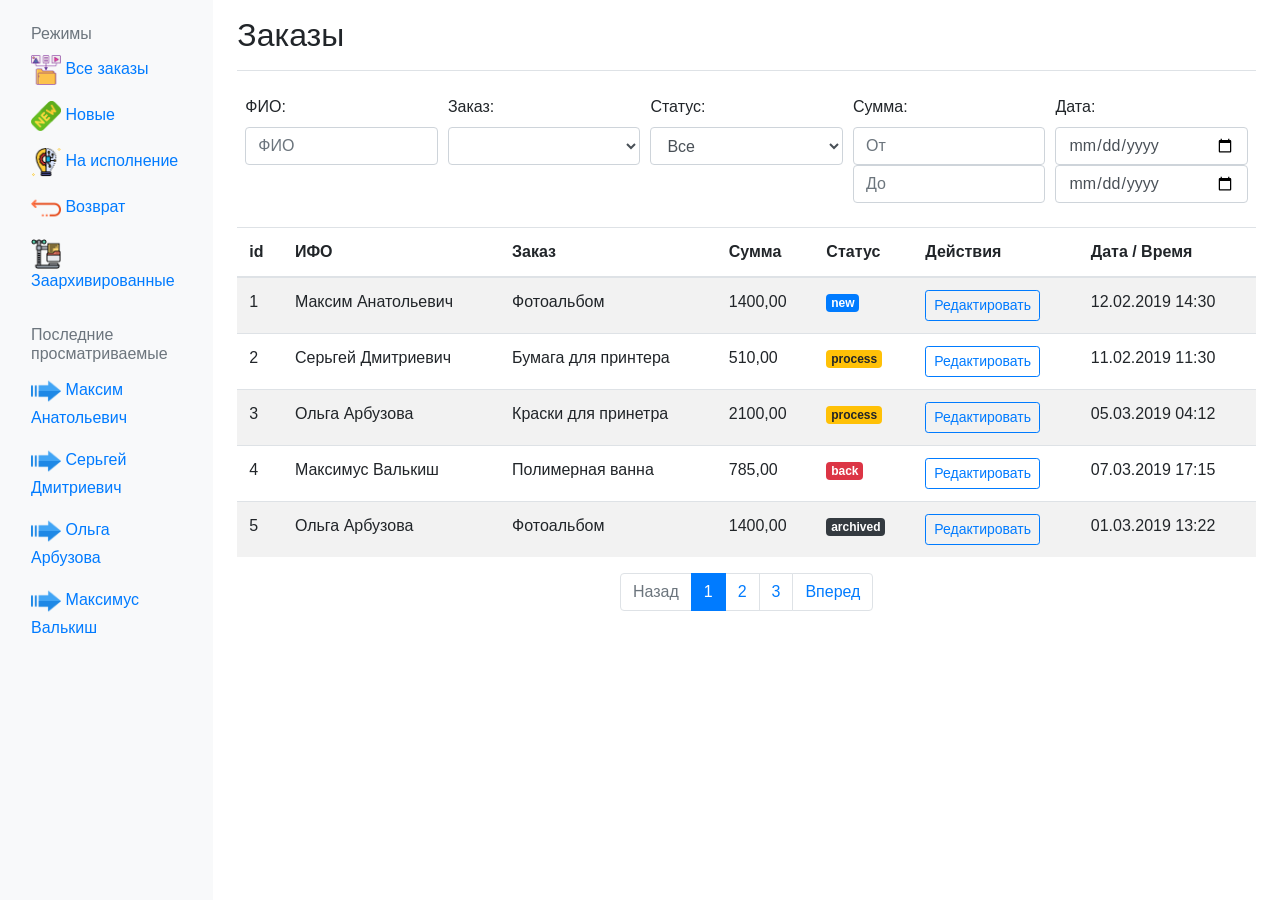
==== index.html @ 0f307b04 "first commit" ====
<!DOCTYPE html>
<html lang="en">

<head>
	<meta charset="UTF-8">
	<meta name="viewport" content="width=device-width, initial-scale=1.0">
	<title>СРМ</title>
	<link rel="stylesheet" href="https://stackpath.bootstrapcdn.com/bootstrap/4.4.1/css/bootstrap.min.css"
		integrity="sha384-Vkoo8x4CGsO3+Hhxv8T/Q5PaXtkKtu6ug5TOeNV6gBiFeWPGFN9MuhOf23Q9Ifjh" crossorigin="anonymous">
	<link rel="stylesheet" href="style.css">
</head>

<body>
	<div class="container-fluid">
		<div class="row">
			<nav class="col-md-2 d-none d-md-block bg-light sidebar" style="height: 100vh;">
				<div class="sidebar-sticky">
					<h6 class="sidebar-heading d-flex justify-content-between align-items-center px-3 mt-4 mb-1 text-muted ">Режимы</h6>

					<ul class="nav flex-column">
						<li class="nav-item">
							<a class="nav-link active" href="#">
								<img src="./assets/data-collection.png" alt="" style="width: 30px">
								Все заказы
							</a>
						</li>
						<li class="nav-item">
							<a class="nav-link" href="#">
								<img src="./assets/new.png" alt="" style="width: 30px">
								Новые
							</a>
						</li>
						<li class="nav-item">
							<a class="nav-link" href="#">
								<img src="./assets/innovation.png" alt="" style="width: 30px">
								На исполнение
							</a>
						</li>
						<li class="nav-item">
							<a class="nav-link" href="#">
								<img src="./assets/back.png" alt="" style="width: 30px">
								Возврат
							</a>
						</li>
						<li class="nav-item">
							<a class="nav-link" href="#">
								<img src="./assets/compressed.png" alt="" style="width: 30px">
								Заархивированные
							</a>
						</li>
					</ul>

					<h6
						class="sidebar-heading d-flex justify-content-between align-items-center px-3 mt-4 mb-1 text-muted">
						Последние просматриваемые</h6>
					<ul class="nav flex-column mb-2">
						<li class="nav-item">
							<a class="nav-link" href="#">
								<img src="./assets/arrow.png" alt="" style="width: 30px">
								Максим Анатольевич
							</a>
						</li>
						<li class="nav-item">
							<a class="nav-link" href="#">
								<img src="./assets/arrow.png" alt="" style="width: 30px">
								Серьгей Дмитриевич
							</a>
						</li>
						<li class="nav-item">
							<a class="nav-link" href="#">
								<img src="./assets/arrow.png" alt="" style="width: 30px">
								Ольга Арбузова
							</a>
						</li>
						<li class="nav-item">
							<a class="nav-link" href="#">
								<img src="./assets/arrow.png" alt="" style="width: 30px">
								Максимус Валькиш
							</a>
						</li>
					</ul>
				</div>
			</nav>

			<main role="main" class="col-md-9 ml-sm-auto col-lg-10 px-4 d-flex flex-column">
				<div class="d-flex justify-content-between flex-wrap flex-md-nowrap align-items-center pt-3 pb-2 mb-3 border-bottom">
					<h1 class="h2">Заказы</h1>
				</div>

				<div class="form-row p-2">
					<div class="form-group col">
						<label>ФИО:</label>
						<input class="form-control" type="text" placeholder="ФИО">
					</div>
					<div class="form-group col">
						<label>Заказ:</label>
						<select class="form-control">
							<option selected></option>
							<option></option>
						</select>
					</div>
					<div class="form-group col">
						<label>Статус:</label>
						<select class="form-control">
							<option selected>Все</option>
							<option>Новые</option>
							<option>На исполнение</option>
							<option>Возврат</option>
							<option>Заархивированные</option>
						</select>
					</div>
					<div class="form-group col">
						<label>Сумма:</label>
						<input class="form-control" type="number" placeholder="От">
						<input class="form-control" type="number" placeholder="До">
					</div>
					<div class="form-group col">
						<label>Дата:</label>
						<input class="form-control" type="date">
						<input class="form-control" type="date">
					</div>
				</div>

				<div class="table-responsive">
					<table class="table table-striped">
						<thead>
							<tr>
								<th>id</th>
								<th>ИФО</th>
								<th>Заказ</th>
								<th>Сумма</th>
								<th>Статус</th>
								<th>Действия</th>
								<th>Дата / Время</th>
							</tr>
						</thead>
						<tbody>
							<tr>
								<td>1</td>
								<td>Максим Анатольевич</td>
								<td>Фотоальбом</td>
								<td>1400,00</td>
								<td><div class="badge badge-primary">new</div></td>
								<td>
									<button class="btn btn-outline-primary btn-sm">Редактировать</button>
								</td>
								<td>12.02.2019 14:30</td>
							</tr>
							<tr>
								<td>2</td>
								<td>Серьгей Дмитриевич</td>
								<td>Бумага для принтера</td>
								<td>510,00</td>
								<td><div class="badge badge-warning">process</div></td>
								<td>
									<button class="btn btn-outline-primary btn-sm">Редактировать</button>
								</td>
								<td>11.02.2019 11:30</td>
							</tr>
							<tr>
								<td>3</td>
								<td>Ольга Арбузова</td>
								<td>Краски для принетра</td>
								<td>2100,00</td>
								<td><div class="badge badge-warning">process</div></td>
								<td>
									<button class="btn btn-outline-primary btn-sm">Редактировать</button>
								</td>
								<td>05.03.2019 04:12</td>
							</tr>
							<tr>
								<td>4</td>
								<td>Максимус Валькиш</td>
								<td>Полимерная ванна</td>
								<td>785,00</td>
								<td><div class="badge badge-danger">back</div></td>
								<td>
									<button class="btn btn-outline-primary btn-sm">Редактировать</button>
								</td>
								<td>07.03.2019 17:15</td>
							</tr>
							<tr>
								<td>5</td>
								<td>Ольга Арбузова</td>
								<td>Фотоальбом</td>
								<td>1400,00</td>
								<td><div class="badge badge-dark">archived</div></td>
								<td>
									<button class="btn btn-outline-primary btn-sm">Редактировать</button>
								</td>
								<td>01.03.2019 13:22</td>
							</tr>
						</tbody>
					</table>
				</div>
				<nav aria-label="Page navigation example">
					<ul class="pagination justify-content-center">
					  <li class="page-item disabled">
						<a class="page-link" href="#" tabindex="-1" aria-disabled="true">Назад</a>
					  </li>
					  <li class="page-item active"><a class="page-link" href="#">1</a></li>
					  <li class="page-item"><a class="page-link" href="#">2</a></li>
					  <li class="page-item"><a class="page-link" href="#">3</a></li>
					  <li class="page-item">
						<a class="page-link" href="#">Вперед</a>
					  </li>
					</ul>
				  </nav>
			</main>
		</div>
	</div>
	<script src="https://code.jquery.com/jquery-3.4.1.slim.min.js"
		integrity="sha384-J6qa4849blE2+poT4WnyKhv5vZF5SrPo0iEjwBvKU7imGFAV0wwj1yYfoRSJoZ+n" crossorigin="anonymous">
	</script>
	<script src="https://cdn.jsdelivr.net/npm/popper.js@1.16.0/dist/umd/popper.min.js"
		integrity="sha384-Q6E9RHvbIyZFJoft+2mJbHaEWldlvI9IOYy5n3zV9zzTtmI3UksdQRVvoxMfooAo" crossorigin="anonymous">
	</script>
	<script src="https://stackpath.bootstrapcdn.com/bootstrap/4.4.1/js/bootstrap.min.js"
		integrity="sha384-wfSDF2E50Y2D1uUdj0O3uMBJnjuUD4Ih7YwaYd1iqfktj0Uod8GCExl3Og8ifwB6" crossorigin="anonymous">
	</script>
</body>

</html>
---- style.css ----
body {
    margin: 0;
    padding: 0;
}
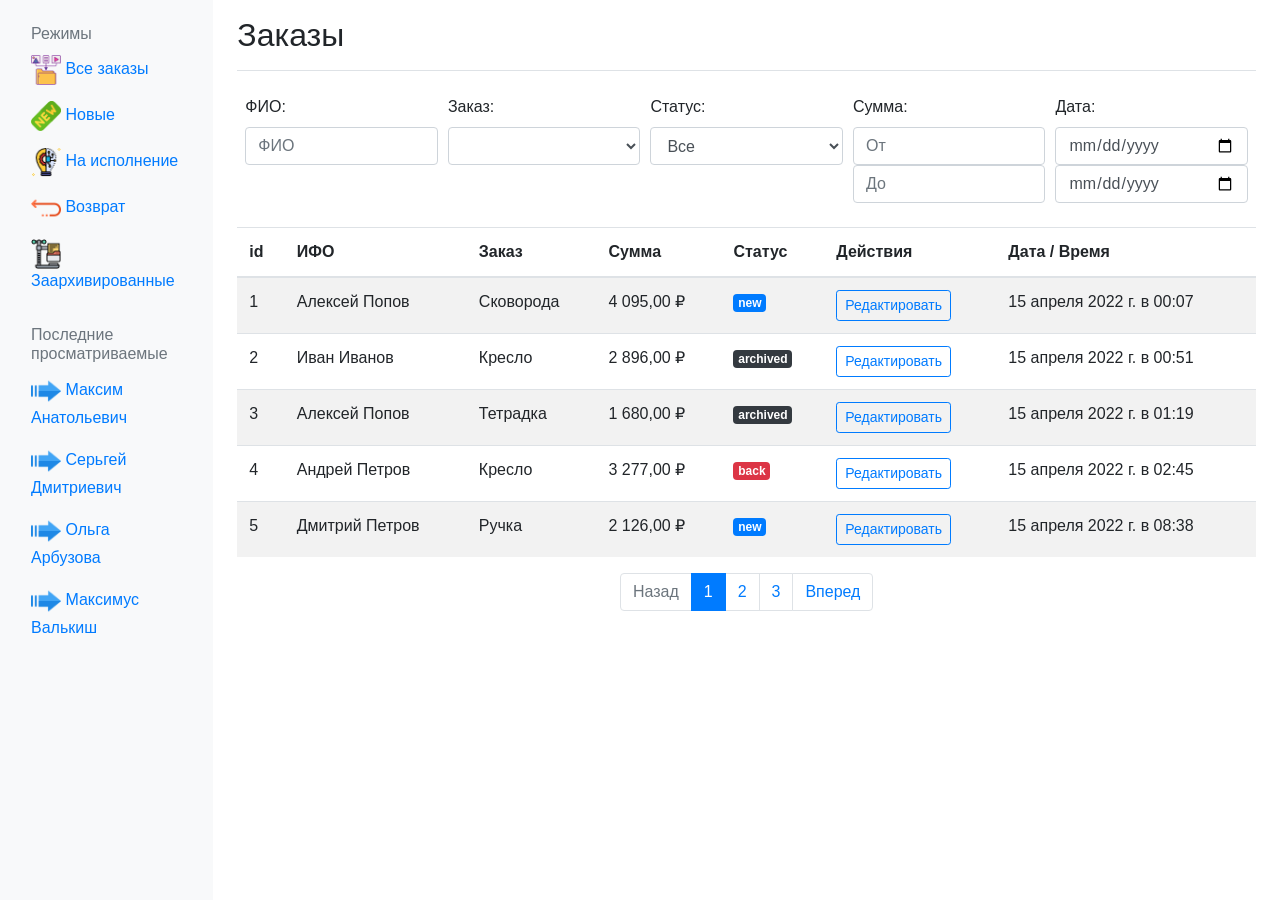
==== commit 5516442f: "Добавили класс OrdersTable, точку монтирования таблицы" ====
--- a/index.html
+++ b/index.html
@@ -1,223 +1,238 @@
 <!DOCTYPE html>
 <html lang="en">
-
-<head>
-	<meta charset="UTF-8">
-	<meta name="viewport" content="width=device-width, initial-scale=1.0">
-	<title>СРМ</title>
-	<link rel="stylesheet" href="https://stackpath.bootstrapcdn.com/bootstrap/4.4.1/css/bootstrap.min.css"
-		integrity="sha384-Vkoo8x4CGsO3+Hhxv8T/Q5PaXtkKtu6ug5TOeNV6gBiFeWPGFN9MuhOf23Q9Ifjh" crossorigin="anonymous">
-	<link rel="stylesheet" href="style.css">
-</head>
-
-<body>
-	<div class="container-fluid">
-		<div class="row">
-			<nav class="col-md-2 d-none d-md-block bg-light sidebar" style="height: 100vh;">
-				<div class="sidebar-sticky">
-					<h6 class="sidebar-heading d-flex justify-content-between align-items-center px-3 mt-4 mb-1 text-muted ">Режимы</h6>
-
-					<ul class="nav flex-column">
-						<li class="nav-item">
-							<a class="nav-link active" href="#">
-								<img src="./assets/data-collection.png" alt="" style="width: 30px">
-								Все заказы
-							</a>
-						</li>
-						<li class="nav-item">
-							<a class="nav-link" href="#">
-								<img src="./assets/new.png" alt="" style="width: 30px">
-								Новые
-							</a>
-						</li>
-						<li class="nav-item">
-							<a class="nav-link" href="#">
-								<img src="./assets/innovation.png" alt="" style="width: 30px">
-								На исполнение
-							</a>
-						</li>
-						<li class="nav-item">
-							<a class="nav-link" href="#">
-								<img src="./assets/back.png" alt="" style="width: 30px">
-								Возврат
-							</a>
-						</li>
-						<li class="nav-item">
-							<a class="nav-link" href="#">
-								<img src="./assets/compressed.png" alt="" style="width: 30px">
-								Заархивированные
-							</a>
-						</li>
-					</ul>
-
-					<h6
-						class="sidebar-heading d-flex justify-content-between align-items-center px-3 mt-4 mb-1 text-muted">
-						Последние просматриваемые</h6>
-					<ul class="nav flex-column mb-2">
-						<li class="nav-item">
-							<a class="nav-link" href="#">
-								<img src="./assets/arrow.png" alt="" style="width: 30px">
-								Максим Анатольевич
-							</a>
-						</li>
-						<li class="nav-item">
-							<a class="nav-link" href="#">
-								<img src="./assets/arrow.png" alt="" style="width: 30px">
-								Серьгей Дмитриевич
-							</a>
-						</li>
-						<li class="nav-item">
-							<a class="nav-link" href="#">
-								<img src="./assets/arrow.png" alt="" style="width: 30px">
-								Ольга Арбузова
-							</a>
-						</li>
-						<li class="nav-item">
-							<a class="nav-link" href="#">
-								<img src="./assets/arrow.png" alt="" style="width: 30px">
-								Максимус Валькиш
-							</a>
-						</li>
-					</ul>
-				</div>
-			</nav>
-
-			<main role="main" class="col-md-9 ml-sm-auto col-lg-10 px-4 d-flex flex-column">
-				<div class="d-flex justify-content-between flex-wrap flex-md-nowrap align-items-center pt-3 pb-2 mb-3 border-bottom">
-					<h1 class="h2">Заказы</h1>
-				</div>
-
-				<div class="form-row p-2">
-					<div class="form-group col">
-						<label>ФИО:</label>
-						<input class="form-control" type="text" placeholder="ФИО">
-					</div>
-					<div class="form-group col">
-						<label>Заказ:</label>
-						<select class="form-control">
-							<option selected></option>
-							<option></option>
-						</select>
-					</div>
-					<div class="form-group col">
-						<label>Статус:</label>
-						<select class="form-control">
-							<option selected>Все</option>
-							<option>Новые</option>
-							<option>На исполнение</option>
-							<option>Возврат</option>
-							<option>Заархивированные</option>
-						</select>
-					</div>
-					<div class="form-group col">
-						<label>Сумма:</label>
-						<input class="form-control" type="number" placeholder="От">
-						<input class="form-control" type="number" placeholder="До">
-					</div>
-					<div class="form-group col">
-						<label>Дата:</label>
-						<input class="form-control" type="date">
-						<input class="form-control" type="date">
-					</div>
-				</div>
-
-				<div class="table-responsive">
-					<table class="table table-striped">
-						<thead>
-							<tr>
-								<th>id</th>
-								<th>ИФО</th>
-								<th>Заказ</th>
-								<th>Сумма</th>
-								<th>Статус</th>
-								<th>Действия</th>
-								<th>Дата / Время</th>
-							</tr>
-						</thead>
-						<tbody>
-							<tr>
-								<td>1</td>
-								<td>Максим Анатольевич</td>
-								<td>Фотоальбом</td>
-								<td>1400,00</td>
-								<td><div class="badge badge-primary">new</div></td>
-								<td>
-									<button class="btn btn-outline-primary btn-sm">Редактировать</button>
-								</td>
-								<td>12.02.2019 14:30</td>
-							</tr>
-							<tr>
-								<td>2</td>
-								<td>Серьгей Дмитриевич</td>
-								<td>Бумага для принтера</td>
-								<td>510,00</td>
-								<td><div class="badge badge-warning">process</div></td>
-								<td>
-									<button class="btn btn-outline-primary btn-sm">Редактировать</button>
-								</td>
-								<td>11.02.2019 11:30</td>
-							</tr>
-							<tr>
-								<td>3</td>
-								<td>Ольга Арбузова</td>
-								<td>Краски для принетра</td>
-								<td>2100,00</td>
-								<td><div class="badge badge-warning">process</div></td>
-								<td>
-									<button class="btn btn-outline-primary btn-sm">Редактировать</button>
-								</td>
-								<td>05.03.2019 04:12</td>
-							</tr>
-							<tr>
-								<td>4</td>
-								<td>Максимус Валькиш</td>
-								<td>Полимерная ванна</td>
-								<td>785,00</td>
-								<td><div class="badge badge-danger">back</div></td>
-								<td>
-									<button class="btn btn-outline-primary btn-sm">Редактировать</button>
-								</td>
-								<td>07.03.2019 17:15</td>
-							</tr>
-							<tr>
-								<td>5</td>
-								<td>Ольга Арбузова</td>
-								<td>Фотоальбом</td>
-								<td>1400,00</td>
-								<td><div class="badge badge-dark">archived</div></td>
-								<td>
-									<button class="btn btn-outline-primary btn-sm">Редактировать</button>
-								</td>
-								<td>01.03.2019 13:22</td>
-							</tr>
-						</tbody>
-					</table>
-				</div>
-				<nav aria-label="Page navigation example">
-					<ul class="pagination justify-content-center">
-					  <li class="page-item disabled">
-						<a class="page-link" href="#" tabindex="-1" aria-disabled="true">Назад</a>
-					  </li>
-					  <li class="page-item active"><a class="page-link" href="#">1</a></li>
-					  <li class="page-item"><a class="page-link" href="#">2</a></li>
-					  <li class="page-item"><a class="page-link" href="#">3</a></li>
-					  <li class="page-item">
-						<a class="page-link" href="#">Вперед</a>
-					  </li>
-					</ul>
-				  </nav>
-			</main>
-		</div>
-	</div>
-	<script src="https://code.jquery.com/jquery-3.4.1.slim.min.js"
-		integrity="sha384-J6qa4849blE2+poT4WnyKhv5vZF5SrPo0iEjwBvKU7imGFAV0wwj1yYfoRSJoZ+n" crossorigin="anonymous">
-	</script>
-	<script src="https://cdn.jsdelivr.net/npm/popper.js@1.16.0/dist/umd/popper.min.js"
-		integrity="sha384-Q6E9RHvbIyZFJoft+2mJbHaEWldlvI9IOYy5n3zV9zzTtmI3UksdQRVvoxMfooAo" crossorigin="anonymous">
-	</script>
-	<script src="https://stackpath.bootstrapcdn.com/bootstrap/4.4.1/js/bootstrap.min.js"
-		integrity="sha384-wfSDF2E50Y2D1uUdj0O3uMBJnjuUD4Ih7YwaYd1iqfktj0Uod8GCExl3Og8ifwB6" crossorigin="anonymous">
-	</script>
-</body>
-
-</html>+  <head>
+    <meta charset="UTF-8" />
+    <meta name="viewport" content="width=device-width, initial-scale=1.0" />
+    <title>СРМ</title>
+    <link
+      rel="stylesheet"
+      href="https://stackpath.bootstrapcdn.com/bootstrap/4.4.1/css/bootstrap.min.css"
+      integrity="sha384-Vkoo8x4CGsO3+Hhxv8T/Q5PaXtkKtu6ug5TOeNV6gBiFeWPGFN9MuhOf23Q9Ifjh"
+      crossorigin="anonymous"
+    />
+    <link rel="stylesheet" href="style.css" />
+  </head>
+
+  <body>
+    <div class="container-fluid">
+      <div class="row">
+        <nav
+          class="col-md-2 d-none d-md-block bg-light sidebar"
+          style="height: 100vh"
+        >
+          <div class="sidebar-sticky">
+            <h6
+              class="sidebar-heading d-flex justify-content-between align-items-center px-3 mt-4 mb-1 text-muted"
+            >
+              Режимы
+            </h6>
+
+            <ul class="nav flex-column">
+              <li class="nav-item">
+                <a class="nav-link active" href="#">
+                  <img
+                    src="./assets/data-collection.png"
+                    alt=""
+                    style="width: 30px"
+                  />
+                  Все заказы
+                </a>
+              </li>
+              <li class="nav-item">
+                <a class="nav-link" href="#">
+                  <img src="./assets/new.png" alt="" style="width: 30px" />
+                  Новые
+                </a>
+              </li>
+              <li class="nav-item">
+                <a class="nav-link" href="#">
+                  <img
+                    src="./assets/innovation.png"
+                    alt=""
+                    style="width: 30px"
+                  />
+                  На исполнение
+                </a>
+              </li>
+              <li class="nav-item">
+                <a class="nav-link" href="#">
+                  <img src="./assets/back.png" alt="" style="width: 30px" />
+                  Возврат
+                </a>
+              </li>
+              <li class="nav-item">
+                <a class="nav-link" href="#">
+                  <img
+                    src="./assets/compressed.png"
+                    alt=""
+                    style="width: 30px"
+                  />
+                  Заархивированные
+                </a>
+              </li>
+            </ul>
+
+            <h6
+              class="sidebar-heading d-flex justify-content-between align-items-center px-3 mt-4 mb-1 text-muted"
+            >
+              Последние просматриваемые
+            </h6>
+            <ul class="nav flex-column mb-2">
+              <li class="nav-item">
+                <a class="nav-link" href="#">
+                  <img src="./assets/arrow.png" alt="" style="width: 30px" />
+                  Максим Анатольевич
+                </a>
+              </li>
+              <li class="nav-item">
+                <a class="nav-link" href="#">
+                  <img src="./assets/arrow.png" alt="" style="width: 30px" />
+                  Серьгей Дмитриевич
+                </a>
+              </li>
+              <li class="nav-item">
+                <a class="nav-link" href="#">
+                  <img src="./assets/arrow.png" alt="" style="width: 30px" />
+                  Ольга Арбузова
+                </a>
+              </li>
+              <li class="nav-item">
+                <a class="nav-link" href="#">
+                  <img src="./assets/arrow.png" alt="" style="width: 30px" />
+                  Максимус Валькиш
+                </a>
+              </li>
+            </ul>
+          </div>
+        </nav>
+
+        <main
+          role="main"
+          class="col-md-9 ml-sm-auto col-lg-10 px-4 d-flex flex-column"
+        >
+          <div
+            class="d-flex justify-content-between flex-wrap flex-md-nowrap align-items-center pt-3 pb-2 mb-3 border-bottom"
+          >
+            <h1 class="h2">Заказы</h1>
+          </div>
+
+          <div class="form-row p-2">
+            <div class="form-group col">
+              <label>ФИО:</label>
+              <input class="form-control" type="text" placeholder="ФИО" />
+            </div>
+            <div class="form-group col">
+              <label>Заказ:</label>
+              <select class="form-control">
+                <option selected></option>
+                <option></option>
+              </select>
+            </div>
+            <div class="form-group col">
+              <label>Статус:</label>
+              <select class="form-control">
+                <option selected>Все</option>
+                <option>Новые</option>
+                <option>На исполнение</option>
+                <option>Возврат</option>
+                <option>Заархивированные</option>
+              </select>
+            </div>
+            <div class="form-group col">
+              <label>Сумма:</label>
+              <input class="form-control" type="number" placeholder="От" />
+              <input class="form-control" type="number" placeholder="До" />
+            </div>
+            <div class="form-group col">
+              <label>Дата:</label>
+              <input class="form-control" type="date" />
+              <input class="form-control" type="date" />
+            </div>
+          </div>
+
+          <!-- точка монтирования таблицы на странице -->
+          <div data-mount="ordersTable"></div>
+
+          <nav aria-label="Page navigation example">
+            <ul class="pagination justify-content-center">
+              <li class="page-item disabled">
+                <a class="page-link" href="#" tabindex="-1" aria-disabled="true"
+                  >Назад</a
+                >
+              </li>
+              <li class="page-item active">
+                <a class="page-link" href="#">1</a>
+              </li>
+              <li class="page-item"><a class="page-link" href="#">2</a></li>
+              <li class="page-item"><a class="page-link" href="#">3</a></li>
+              <li class="page-item">
+                <a class="page-link" href="#">Вперед</a>
+              </li>
+            </ul>
+          </nav>
+        </main>
+      </div>
+    </div>
+
+    <!-- шаблон таблицы -->
+    <template data-template="ordersTable">
+      <div class="table-responsive">
+        <table class="table table-striped">
+          <thead>
+            <tr>
+              <th>id</th>
+              <th>ИФО</th>
+              <th>Заказ</th>
+              <th>Сумма</th>
+              <th>Статус</th>
+              <th>Действия</th>
+              <th>Дата / Время</th>
+            </tr>
+          </thead>
+          <tbody></tbody>
+        </table>
+      </div>
+    </template>
+
+    <!--  шаблон строки -->
+    <template data-template="orderRow">
+      <tr>
+        <td data-field="id"></td>
+        <td data-field="name"></td>
+        <td data-field="orderType"></td>
+        <td data-field="price"></td>
+        <td data-field="badge">
+          <div class="badge badge-primary hidden" data-badge="new">new</div>
+          <div class="badge badge-warning hidden" data-badge="process">
+            process
+          </div>
+          <div class="badge badge-danger hidden" data-badge="back">back</div>
+          <div class="badge badge-dark hidden" data-badge="archived">
+            archived
+          </div>
+        </td>
+        <td data-field="action">
+          <button class="btn btn-outline-primary btn-sm">Редактировать</button>
+        </td>
+        <td data-field="createdAt"></td>
+      </tr>
+    </template>
+
+    <script src="src/index.js" type="module"></script>
+    <script
+      src="https://code.jquery.com/jquery-3.4.1.slim.min.js"
+      integrity="sha384-J6qa4849blE2+poT4WnyKhv5vZF5SrPo0iEjwBvKU7imGFAV0wwj1yYfoRSJoZ+n"
+      crossorigin="anonymous"
+    ></script>
+    <script
+      src="https://cdn.jsdelivr.net/npm/popper.js@1.16.0/dist/umd/popper.min.js"
+      integrity="sha384-Q6E9RHvbIyZFJoft+2mJbHaEWldlvI9IOYy5n3zV9zzTtmI3UksdQRVvoxMfooAo"
+      crossorigin="anonymous"
+    ></script>
+    <script
+      src="https://stackpath.bootstrapcdn.com/bootstrap/4.4.1/js/bootstrap.min.js"
+      integrity="sha384-wfSDF2E50Y2D1uUdj0O3uMBJnjuUD4Ih7YwaYd1iqfktj0Uod8GCExl3Og8ifwB6"
+      crossorigin="anonymous"
+    ></script>
+  </body>
+</html>
--- a/style.css
+++ b/style.css
@@ -1,4 +1,8 @@
 body {
-    margin: 0;
-    padding: 0;
-}+  margin: 0;
+  padding: 0;
+}
+
+.hidden {
+  display: none;
+}
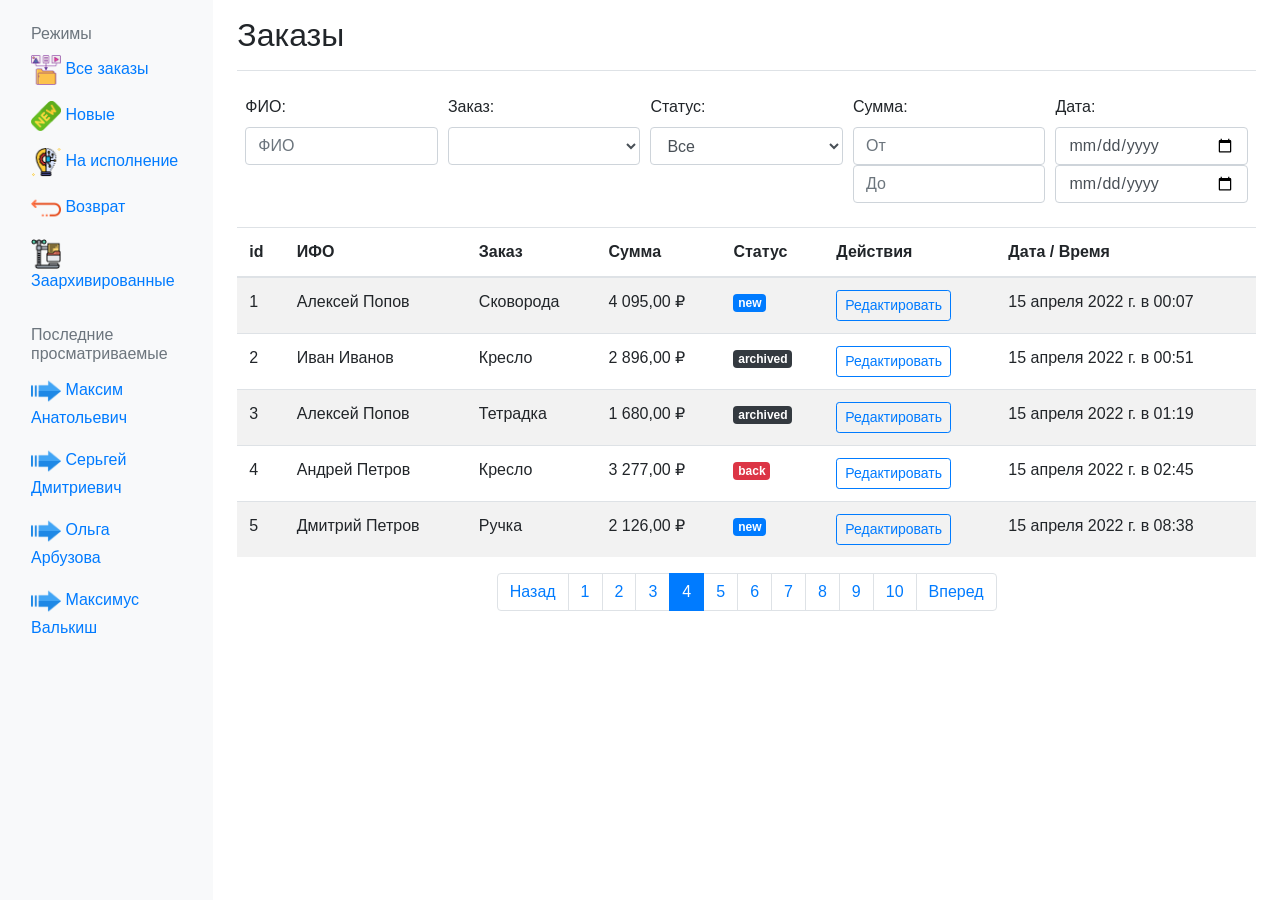
==== commit 88120eff: "Добавили класс Paginator, точку монтирования пагинации на странице" ====
--- a/index.html
+++ b/index.html
@@ -153,23 +153,8 @@
           <!-- точка монтирования таблицы на странице -->
           <div data-mount="ordersTable"></div>
 
-          <nav aria-label="Page navigation example">
-            <ul class="pagination justify-content-center">
-              <li class="page-item disabled">
-                <a class="page-link" href="#" tabindex="-1" aria-disabled="true"
-                  >Назад</a
-                >
-              </li>
-              <li class="page-item active">
-                <a class="page-link" href="#">1</a>
-              </li>
-              <li class="page-item"><a class="page-link" href="#">2</a></li>
-              <li class="page-item"><a class="page-link" href="#">3</a></li>
-              <li class="page-item">
-                <a class="page-link" href="#">Вперед</a>
-              </li>
-            </ul>
-          </nav>
+          <!-- точка монтирования пагинации -->
+          <div data-mount="pagination"></div>
         </main>
       </div>
     </div>
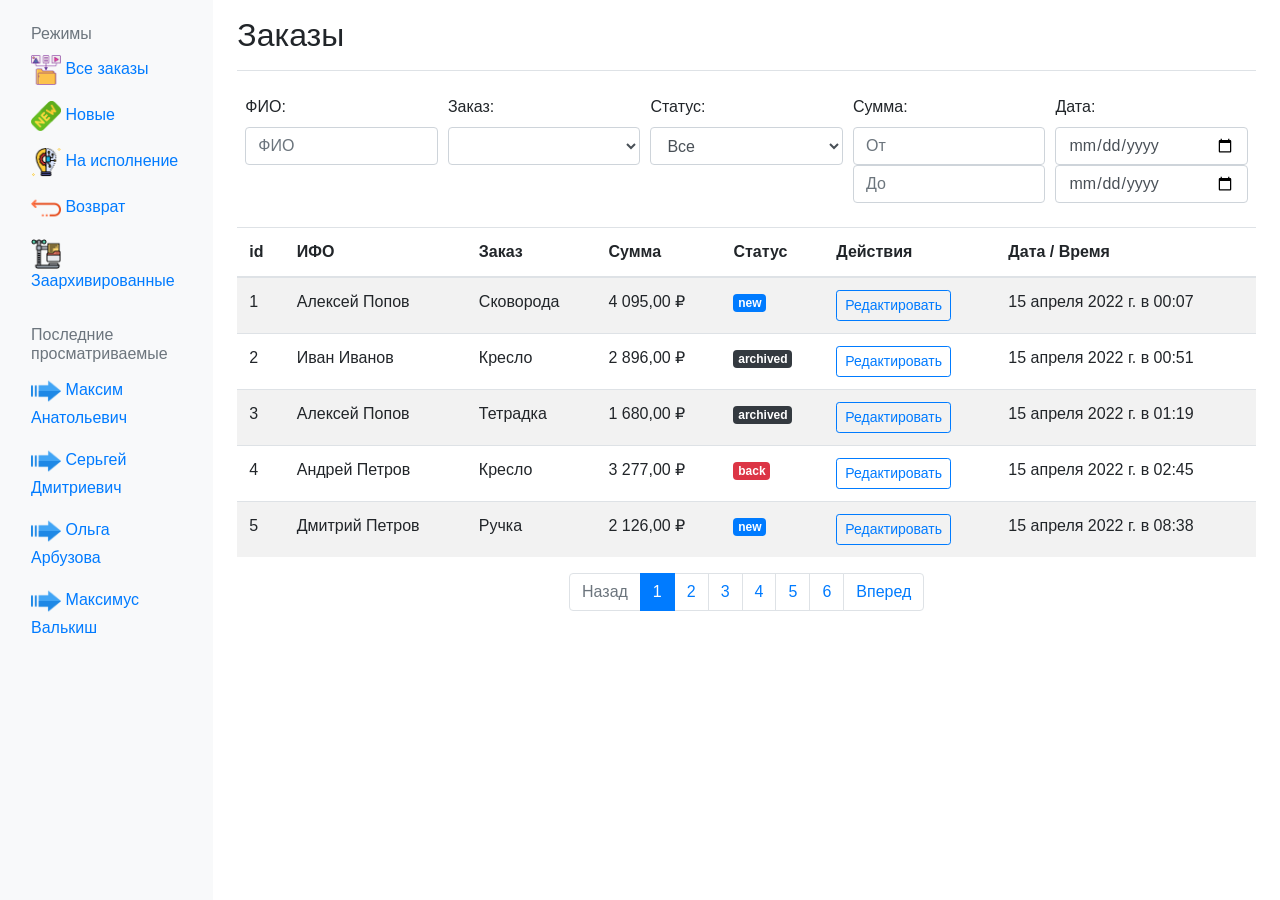
==== commit 82b47f81: "Добавили класс FilterBar" ====
--- a/index.html
+++ b/index.html
@@ -116,37 +116,52 @@
             <h1 class="h2">Заказы</h1>
           </div>
 
-          <div class="form-row p-2">
+          <div class="form-row p-2" data-filterbar>
             <div class="form-group col">
               <label>ФИО:</label>
-              <input class="form-control" type="text" placeholder="ФИО" />
+              <input
+                class="form-control"
+                type="text"
+                placeholder="ФИО"
+                data-field="name"
+              />
             </div>
             <div class="form-group col">
               <label>Заказ:</label>
-              <select class="form-control">
+              <select class="form-control" data-field="orderType">
                 <option selected></option>
                 <option></option>
               </select>
             </div>
             <div class="form-group col">
               <label>Статус:</label>
-              <select class="form-control">
-                <option selected>Все</option>
-                <option>Новые</option>
-                <option>На исполнение</option>
-                <option>Возврат</option>
-                <option>Заархивированные</option>
+              <select class="form-control" data-field="status">
+                <option value="" selected>Все</option>
+                <option value="new">Новые</option>
+                <option value="process">На исполнение</option>
+                <option value="back">Возврат</option>
+                <option value="archived">Заархивированные</option>
               </select>
             </div>
             <div class="form-group col">
               <label>Сумма:</label>
-              <input class="form-control" type="number" placeholder="От" />
-              <input class="form-control" type="number" placeholder="До" />
+              <input
+                class="form-control"
+                type="number"
+                placeholder="От"
+                data-field="sumMin"
+              />
+              <input
+                class="form-control"
+                type="number"
+                placeholder="До"
+                data-field="sumMax"
+              />
             </div>
             <div class="form-group col">
               <label>Дата:</label>
-              <input class="form-control" type="date" />
-              <input class="form-control" type="date" />
+              <input class="form-control" type="date" data-field="dateMin" />
+              <input class="form-control" type="date" data-field="dateMax" />
             </div>
           </div>
 
